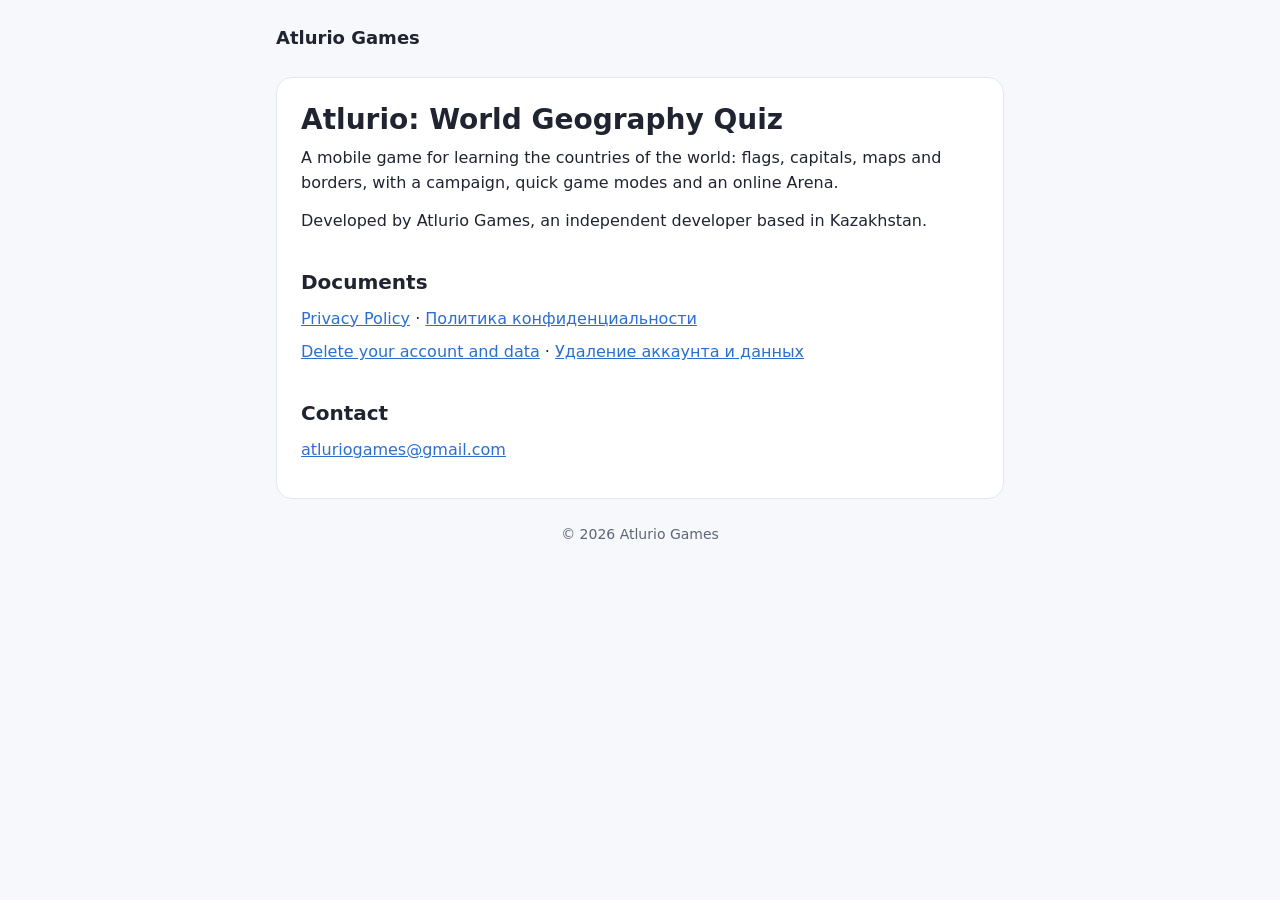
==== index.html @ 3befd35e "Site: home, privacy policy (EN, RU), account deletion (EN, RU), app-ads.txt" ====
<!doctype html>
<html lang="en">
<head>
<meta charset="utf-8">
<meta name="viewport" content="width=device-width, initial-scale=1">
<title>Atlurio Games</title>
<meta name="description" content="Atlurio Games, the developer of Atlurio: World Geography Quiz.">
<link rel="stylesheet" href="/style.css">
</head>
<body>
<div class="wrap">
<header class="site">
  <a class="brand" href="/">Atlurio Games</a>
</header>
<main>
  <h1>Atlurio: World Geography Quiz</h1>
  <p>A mobile game for learning the countries of the world: flags, capitals, maps and borders, with a campaign, quick game modes and an online Arena.</p>
  <p>Developed by Atlurio Games, an independent developer based in Kazakhstan.</p>

  <h2>Documents</h2>
  <ul class="links">
    <li><a href="/privacy/">Privacy Policy</a> · <a href="/ru/privacy/">Политика конфиденциальности</a></li>
    <li><a href="/delete-account/">Delete your account and data</a> · <a href="/ru/delete-account/">Удаление аккаунта и данных</a></li>
  </ul>

  <h2>Contact</h2>
  <p><a href="mailto:atluriogames@gmail.com">atluriogames@gmail.com</a></p>
</main>
<footer class="site">© 2026 Atlurio Games</footer>
</div>
</body>
</html>
---- style.css ----
:root {
  --bg: #f6f8fb;
  --surface: #ffffff;
  --text: #1f2430;
  --muted: #5d6676;
  --line: #e2e7ef;
  --accent: #2a6fd0;
  --accent-soft: #e8f0fc;
}
@media (prefers-color-scheme: dark) {
  :root {
    --bg: #12161d;
    --surface: #1a2029;
    --text: #e8ecf2;
    --muted: #9aa4b4;
    --line: #2a313d;
    --accent: #6fa3f0;
    --accent-soft: #1d2a3d;
  }
}
* { box-sizing: border-box; }
html { -webkit-text-size-adjust: 100%; }
body {
  margin: 0;
  background: var(--bg);
  color: var(--text);
  font: 16px/1.6 system-ui, -apple-system, "Segoe UI", Roboto, "Noto Sans", sans-serif;
}
.wrap { max-width: 760px; margin: 0 auto; padding: 24px 16px 64px; }
header.site { display: flex; align-items: center; justify-content: space-between; gap: 12px; flex-wrap: wrap; margin-bottom: 24px; }
header.site a.brand { color: var(--text); text-decoration: none; font-weight: 700; font-size: 18px; }
nav.lang a { margin-left: 12px; font-size: 14px; }
main { background: var(--surface); border: 1px solid var(--line); border-radius: 16px; padding: 24px; }
h1 { font-size: 28px; line-height: 1.25; margin: 0 0 8px; }
h2 { font-size: 20px; margin: 32px 0 8px; }
h3 { font-size: 17px; margin: 20px 0 6px; }
p, ul, ol { margin: 0 0 12px; }
ul, ol { padding-left: 22px; }
li { margin: 4px 0; }
a { color: var(--accent); }
.muted { color: var(--muted); font-size: 14px; }
.card { background: var(--accent-soft); border-radius: 12px; padding: 16px; margin: 16px 0; }
.links { list-style: none; padding: 0; }
.links li { margin: 8px 0; }
footer.site { margin-top: 24px; color: var(--muted); font-size: 14px; text-align: center; }
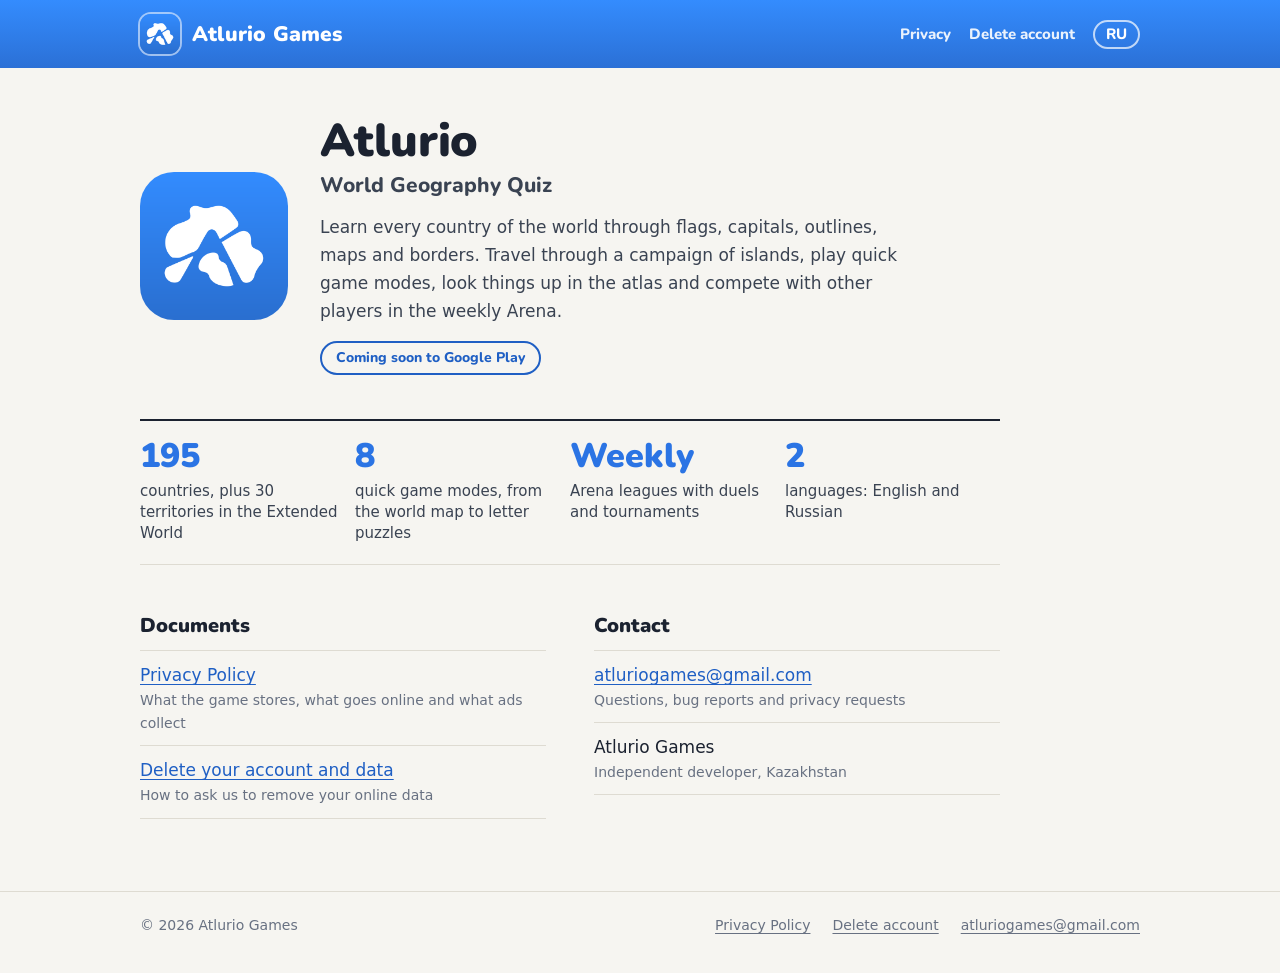
==== commit 1f64cb85: "Redesign: game brand band and icon, Nunito headings, document layout with contents, RU home page" ====
--- a/index.html
+++ b/index.html
@@ -4,29 +4,59 @@
 <meta charset="utf-8">
 <meta name="viewport" content="width=device-width, initial-scale=1">
 <title>Atlurio Games</title>
-<meta name="description" content="Atlurio Games, the developer of Atlurio: World Geography Quiz.">
+<meta name="description" content="Atlurio Games makes Atlurio: World Geography Quiz, a mobile game about the countries of the world.">
+<meta name="theme-color" content="#2f80ee">
+<link rel="icon" href="/favicon.ico" sizes="any">
+<link rel="icon" type="image/png" sizes="192x192" href="/img/icon-192.png">
+<link rel="apple-touch-icon" href="/img/apple-touch-icon.png">
+<link rel="preload" href="/fonts/Nunito-Black.woff2" as="font" type="font/woff2" crossorigin>
 <link rel="stylesheet" href="/style.css">
 </head>
 <body>
-<div class="wrap">
-<header class="site">
-  <a class="brand" href="/">Atlurio Games</a>
-</header>
+<header class="band"><div class="inner">
+  <a class="brand" href="/"><img src="/img/icon-64.png" alt="" width="40" height="40"><span>Atlurio Games</span></a>
+  <nav><a href="/privacy/">Privacy</a><a href="/delete-account/">Delete account</a><a class="lang" href="/ru/" hreflang="ru" lang="ru">RU</a></nav>
+</div></header>
 <main>
-  <h1>Atlurio: World Geography Quiz</h1>
-  <p>A mobile game for learning the countries of the world: flags, capitals, maps and borders, with a campaign, quick game modes and an online Arena.</p>
-  <p>Developed by Atlurio Games, an independent developer based in Kazakhstan.</p>
+  <section class="hero">
+    <img src="/img/icon-512.png" alt="Atlurio app icon" width="148" height="148">
+    <div>
+      <h1>Atlurio</h1>
+      <p class="sub">World Geography Quiz</p>
+      <p class="pitch">Learn every country of the world through flags, capitals, outlines, maps and borders. Travel through a campaign of islands, play quick game modes, look things up in the atlas and compete with other players in the weekly Arena.</p>
+      <span class="status">Coming soon to Google Play</span>
+    </div>
+  </section>
 
-  <h2>Documents</h2>
-  <ul class="links">
-    <li><a href="/privacy/">Privacy Policy</a> · <a href="/ru/privacy/">Политика конфиденциальности</a></li>
-    <li><a href="/delete-account/">Delete your account and data</a> · <a href="/ru/delete-account/">Удаление аккаунта и данных</a></li>
-  </ul>
+  <div class="facts">
+    <div><b>195</b><span>countries, plus 30 territories in the Extended World</span></div>
+    <div><b>8</b><span>quick game modes, from the world map to letter puzzles</span></div>
+    <div><b>Weekly</b><span>Arena leagues with duels and tournaments</span></div>
+    <div><b>2</b><span>languages: English and Russian</span></div>
+  </div>
 
-  <h2>Contact</h2>
-  <p><a href="mailto:atluriogames@gmail.com">atluriogames@gmail.com</a></p>
+  <div class="columns">
+    <section>
+      <h2>Documents</h2>
+      <ul class="plain">
+        <li><a href="/privacy/">Privacy Policy</a><small>What the game stores, what goes online and what ads collect</small></li>
+        <li><a href="/delete-account/">Delete your account and data</a><small>How to ask us to remove your online data</small></li>
+      </ul>
+    </section>
+    <section>
+      <h2>Contact</h2>
+      <ul class="plain">
+        <li><a href="mailto:atluriogames@gmail.com">atluriogames@gmail.com</a><small>Questions, bug reports and privacy requests</small></li>
+        <li>Atlurio Games<small>Independent developer, Kazakhstan</small></li>
+      </ul>
+    </section>
+  </div>
 </main>
-<footer class="site">© 2026 Atlurio Games</footer>
-</div>
+<footer class="site"><div class="inner">
+  <span>© 2026 Atlurio Games</span>
+  <a href="/privacy/">Privacy Policy</a>
+  <a href="/delete-account/">Delete account</a>
+  <a href="mailto:atluriogames@gmail.com">atluriogames@gmail.com</a>
+</div></footer>
 </body>
 </html>
--- a/style.css
+++ b/style.css
@@ -1,45 +1,145 @@
+/* Atlurio Games site. Brand colours and Nunito come from the game itself. */
+
+@font-face { font-family: "Nunito"; font-weight: 700; font-display: swap; src: url("/fonts/Nunito-Bold.woff2") format("woff2"); }
+@font-face { font-family: "Nunito"; font-weight: 800; font-display: swap; src: url("/fonts/Nunito-ExtraBold.woff2") format("woff2"); }
+@font-face { font-family: "Nunito"; font-weight: 900; font-display: swap; src: url("/fonts/Nunito-Black.woff2") format("woff2"); }
+
 :root {
-  --bg: #f6f8fb;
-  --surface: #ffffff;
-  --text: #1f2430;
-  --muted: #5d6676;
-  --line: #e2e7ef;
-  --accent: #2a6fd0;
-  --accent-soft: #e8f0fc;
+  --paper: #f6f5f1;
+  --ink: #1b2230;
+  --ink-soft: #3a4352;
+  --muted: #687182;
+  --rule: #dedbd2;
+  --brand: #2b74e4;
+  --brand-ink: #1f5fc4;
+  --band-top: #348cfe;
+  --band-bottom: #2b70d6;
+  --mark: #fff3c4;
+  --body: system-ui, -apple-system, "Segoe UI", Roboto, "Noto Sans", sans-serif;
+  --display: "Nunito", system-ui, sans-serif;
 }
 @media (prefers-color-scheme: dark) {
   :root {
-    --bg: #12161d;
-    --surface: #1a2029;
-    --text: #e8ecf2;
-    --muted: #9aa4b4;
-    --line: #2a313d;
-    --accent: #6fa3f0;
-    --accent-soft: #1d2a3d;
+    --paper: #11161e;
+    --ink: #e8ecf2;
+    --ink-soft: #c9d0db;
+    --muted: #96a0b0;
+    --rule: #263142;
+    --brand: #6ea8ff;
+    --brand-ink: #8dbbff;
+    --band-top: #2c78e0;
+    --band-bottom: #2259b0;
+    --mark: #3a3420;
   }
 }
+
 * { box-sizing: border-box; }
-html { -webkit-text-size-adjust: 100%; }
+html { -webkit-text-size-adjust: 100%; scroll-padding-top: 16px; }
 body {
   margin: 0;
-  background: var(--bg);
-  color: var(--text);
-  font: 16px/1.6 system-ui, -apple-system, "Segoe UI", Roboto, "Noto Sans", sans-serif;
+  background: var(--paper);
+  color: var(--ink);
+  font: 17px/1.65 var(--body);
 }
-.wrap { max-width: 760px; margin: 0 auto; padding: 24px 16px 64px; }
-header.site { display: flex; align-items: center; justify-content: space-between; gap: 12px; flex-wrap: wrap; margin-bottom: 24px; }
-header.site a.brand { color: var(--text); text-decoration: none; font-weight: 700; font-size: 18px; }
-nav.lang a { margin-left: 12px; font-size: 14px; }
-main { background: var(--surface); border: 1px solid var(--line); border-radius: 16px; padding: 24px; }
-h1 { font-size: 28px; line-height: 1.25; margin: 0 0 8px; }
-h2 { font-size: 20px; margin: 32px 0 8px; }
-h3 { font-size: 17px; margin: 20px 0 6px; }
-p, ul, ol { margin: 0 0 12px; }
-ul, ol { padding-left: 22px; }
-li { margin: 4px 0; }
-a { color: var(--accent); }
-.muted { color: var(--muted); font-size: 14px; }
-.card { background: var(--accent-soft); border-radius: 12px; padding: 16px; margin: 16px 0; }
-.links { list-style: none; padding: 0; }
-.links li { margin: 8px 0; }
-footer.site { margin-top: 24px; color: var(--muted); font-size: 14px; text-align: center; }
+::selection { background: var(--mark); }
+a { color: var(--brand-ink); text-decoration-thickness: 1px; text-underline-offset: 3px; }
+a:hover { text-decoration-thickness: 2px; }
+:focus-visible { outline: 3px solid var(--brand); outline-offset: 2px; border-radius: 2px; }
+
+/* Top band: the same blue as the game icon. */
+.band { background: linear-gradient(180deg, var(--band-top), var(--band-bottom)); color: #fff; }
+.band .inner {
+  max-width: 1040px; margin: 0 auto; padding: 14px 20px;
+  display: flex; align-items: center; gap: 16px; flex-wrap: wrap;
+}
+.brand { display: flex; align-items: center; gap: 12px; color: #fff; text-decoration: none; margin-right: auto; }
+.brand img { width: 40px; height: 40px; border-radius: 11px; box-shadow: 0 0 0 2px rgba(255,255,255,.55); }
+.brand span { font: 900 21px/1 var(--display); letter-spacing: .2px; }
+.band nav { display: flex; gap: 18px; align-items: center; font: 800 15px/1 var(--display); }
+.band nav a { color: #fff; text-decoration: none; opacity: .9; }
+.band nav a:hover, .band nav a[aria-current="page"] { opacity: 1; text-decoration: underline; text-underline-offset: 6px; }
+.band nav .lang { border: 2px solid rgba(255,255,255,.7); border-radius: 999px; padding: 5px 11px; opacity: 1; }
+
+main { max-width: 1040px; margin: 0 auto; padding: 40px 20px 72px; }
+
+/* Documents: title block, contents, numbered sections. */
+.doc-head { max-width: 720px; margin-bottom: 28px; }
+.kicker { font: 800 13px/1.2 var(--display); text-transform: uppercase; letter-spacing: 1.4px; color: var(--brand-ink); margin: 0 0 10px; }
+h1 { font: 900 clamp(32px, 5vw, 46px)/1.08 var(--display); letter-spacing: -.3px; margin: 0 0 14px; }
+.meta { color: var(--muted); font-size: 15px; margin: 0; }
+.doc { display: grid; grid-template-columns: 220px minmax(0, 720px); gap: 56px; align-items: start; }
+.toc { position: sticky; top: 20px; font: 700 14px/1.4 var(--display); }
+.toc p { font: 800 12px/1 var(--display); text-transform: uppercase; letter-spacing: 1.2px; color: var(--muted); margin: 6px 0 12px; }
+.toc ol { list-style: none; margin: 0; padding: 0; counter-reset: toc; border-left: 2px solid var(--rule); }
+.toc li { counter-increment: toc; margin: 0; }
+.toc a { display: block; padding: 5px 0 5px 14px; color: var(--ink-soft); text-decoration: none; margin-left: -2px; border-left: 2px solid transparent; }
+.toc a::before { content: counter(toc) ". "; color: var(--muted); font-variant-numeric: tabular-nums; }
+.toc a:hover { color: var(--brand-ink); border-left-color: var(--brand); }
+
+.single { max-width: 720px; }
+.single h2:first-of-type { margin-top: 8px; }
+.lead { font-size: 19px; line-height: 1.6; color: var(--ink); margin: 0 0 8px; }
+.lead strong { font-weight: 700; }
+article h2 {
+  font: 900 23px/1.25 var(--display); margin: 44px 0 10px; padding-top: 18px;
+  border-top: 1px solid var(--rule); display: flex; gap: 14px; align-items: baseline;
+}
+article h2 .n { color: var(--brand); font-variant-numeric: tabular-nums; min-width: 1.4em; }
+article h2:first-of-type { margin-top: 32px; }
+article p, article ul, article ol { margin: 0 0 14px; }
+article ul, article ol { padding-left: 22px; }
+article li { margin: 6px 0; }
+article li::marker { color: var(--brand); }
+article strong { font-weight: 650; }
+.steps { counter-reset: step; list-style: none; padding-left: 0 !important; }
+.steps li { counter-increment: step; position: relative; padding-left: 44px; margin: 14px 0; }
+.steps li::before {
+  content: counter(step); position: absolute; left: 0; top: -1px;
+  width: 30px; height: 30px; border-radius: 50%; background: var(--brand); color: #fff;
+  font: 900 15px/30px var(--display); text-align: center;
+}
+.note { color: var(--muted); font-size: 15px; }
+
+/* Home page. */
+.hero { display: grid; grid-template-columns: 148px 1fr; gap: 32px; align-items: center; max-width: 860px; margin: 8px 0 44px; }
+.hero img { width: 148px; height: 148px; border-radius: 34px; }
+.hero h1 { margin-bottom: 6px; }
+.hero .sub { font: 800 21px/1.3 var(--display); color: var(--ink-soft); margin: 0 0 14px; }
+.hero .pitch { margin: 0; color: var(--ink-soft); max-width: 600px; }
+.status { display: inline-block; margin-top: 16px; font: 800 14px/1 var(--display); color: var(--brand-ink); border: 2px solid currentColor; border-radius: 999px; padding: 8px 14px; }
+.facts { display: grid; grid-template-columns: repeat(4, minmax(0, 1fr)); border-top: 2px solid var(--ink); border-bottom: 1px solid var(--rule); margin: 0 0 48px; max-width: 860px; }
+.facts div { padding: 18px 16px 20px 0; }
+.facts b { display: block; font: 900 34px/1 var(--display); color: var(--brand); margin-bottom: 8px; }
+.facts span { color: var(--ink-soft); font-size: 15px; line-height: 1.4; display: block; }
+.columns { display: grid; grid-template-columns: 1fr 1fr; gap: 48px; max-width: 860px; }
+.columns h2 { font: 900 20px/1.25 var(--display); margin: 0 0 12px; }
+.plain { list-style: none; padding: 0; margin: 0; }
+.plain li { padding: 10px 0; border-bottom: 1px solid var(--rule); }
+.plain li:first-child { border-top: 1px solid var(--rule); }
+.plain small { display: block; color: var(--muted); font-size: 14px; }
+
+footer.site { border-top: 1px solid var(--rule); }
+footer.site .inner { max-width: 1040px; margin: 0 auto; padding: 22px 20px 36px; display: flex; gap: 8px 22px; flex-wrap: wrap; color: var(--muted); font-size: 14px; }
+footer.site a { color: var(--muted); }
+footer.site .inner span:first-child { margin-right: auto; }
+
+@media (max-width: 860px) {
+  .doc { grid-template-columns: 1fr; gap: 8px; }
+  .toc { position: static; margin-bottom: 8px; }
+  .toc ol { columns: 2; column-gap: 20px; }
+  .facts { grid-template-columns: repeat(2, minmax(0, 1fr)); }
+  .columns { grid-template-columns: 1fr; gap: 36px; }
+}
+@media (max-width: 560px) {
+  body { font-size: 16px; }
+  .band .inner { padding: 12px 16px; gap: 10px; }
+  .band nav { gap: 14px; font-size: 14px; }
+  .brand span { font-size: 19px; }
+  main { padding: 28px 16px 56px; }
+  .toc ol { columns: 1; }
+  .hero { grid-template-columns: 1fr; gap: 18px; }
+  .hero img { width: 104px; height: 104px; border-radius: 24px; }
+  .lead { font-size: 18px; }
+  article h2 { font-size: 21px; }
+  footer.site .inner { padding: 20px 16px 32px; }
+}
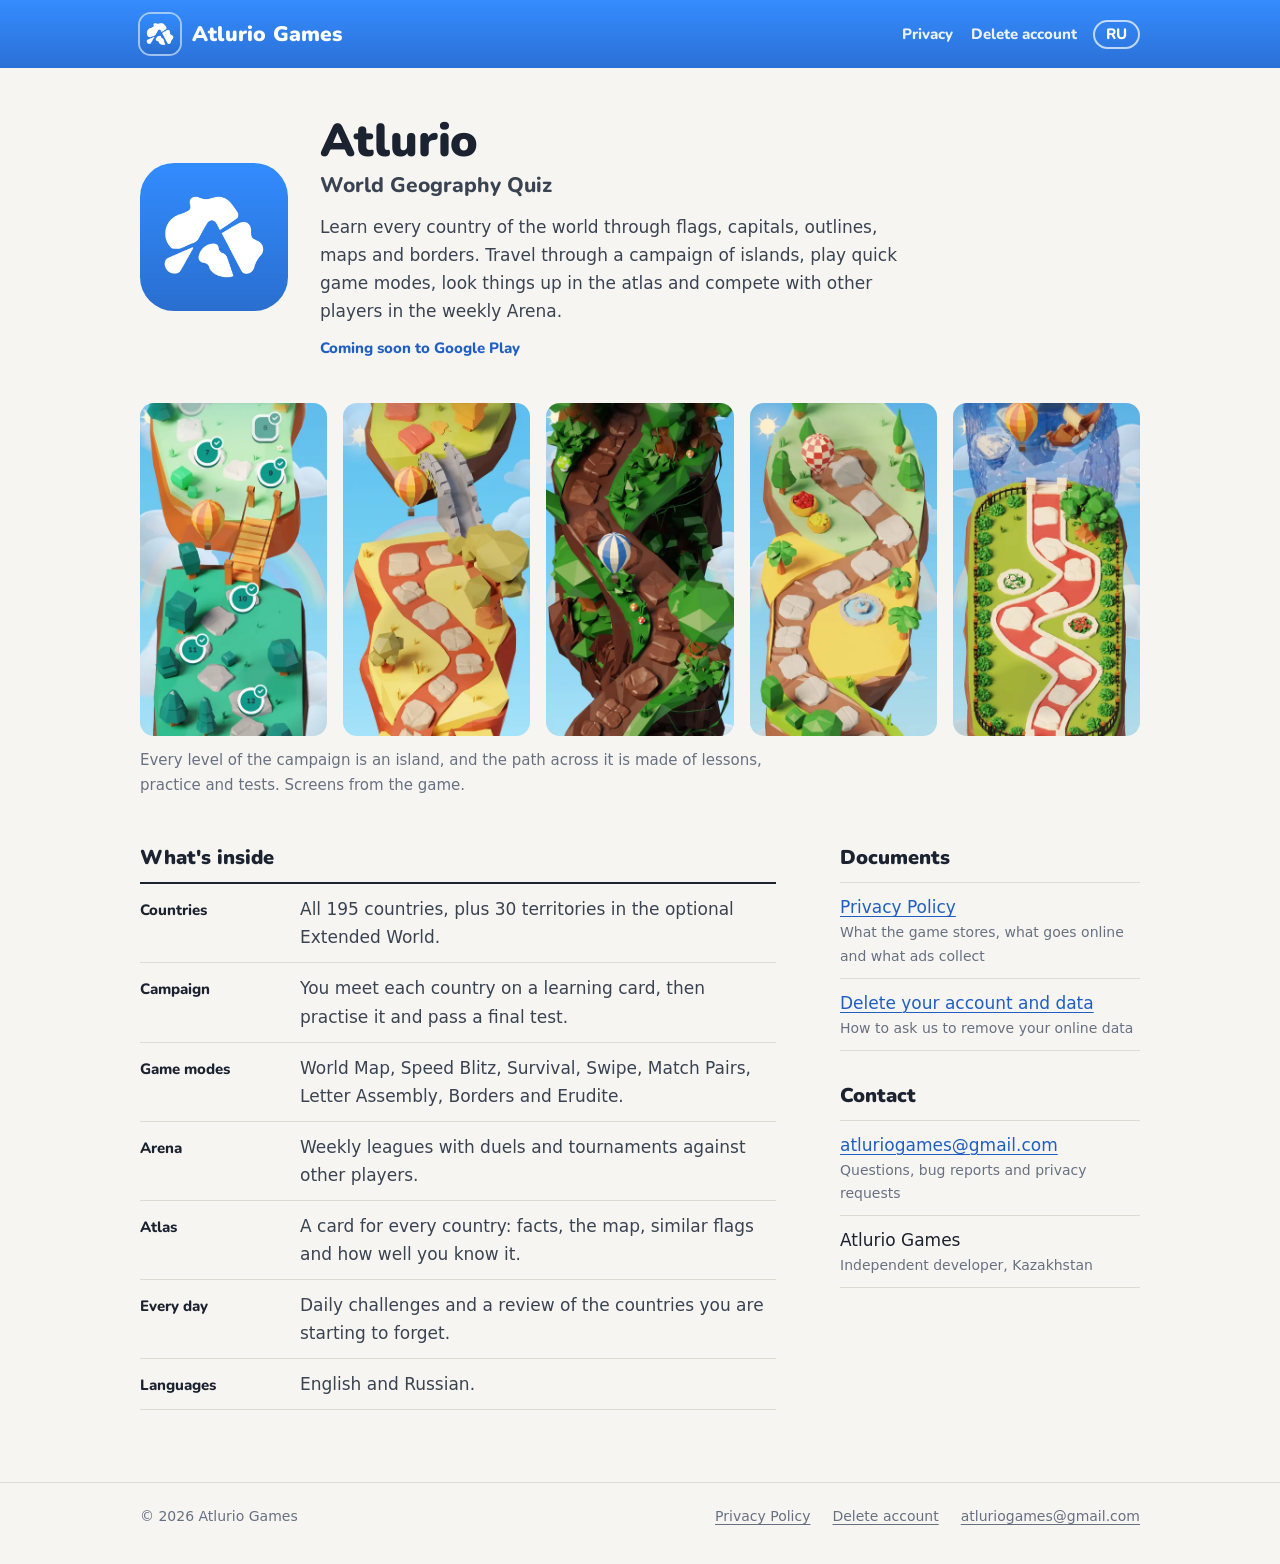
==== commit cef62edf: "Home: real island screens from the game, plain feature list, no long dashes - A row of five campaign" ====
--- a/index.html
+++ b/index.html
@@ -15,7 +15,7 @@
 <body>
 <header class="band"><div class="inner">
   <a class="brand" href="/"><img src="/img/icon-64.png" alt="" width="40" height="40"><span>Atlurio Games</span></a>
-  <nav><a href="/privacy/">Privacy</a><a href="/delete-account/">Delete account</a><a class="lang" href="/ru/" hreflang="ru" lang="ru">RU</a></nav>
+  <nav><a href="/privacy/">Privacy</a><a href="/delete-account/">Delete account</a></nav><a class="lang" href="/ru/" hreflang="ru" lang="ru">RU</a>
 </div></header>
 <main>
   <section class="hero">
@@ -24,32 +24,46 @@
       <h1>Atlurio</h1>
       <p class="sub">World Geography Quiz</p>
       <p class="pitch">Learn every country of the world through flags, capitals, outlines, maps and borders. Travel through a campaign of islands, play quick game modes, look things up in the atlas and compete with other players in the weekly Arena.</p>
-      <span class="status">Coming soon to Google Play</span>
+      <p class="status">Coming soon to Google Play</p>
     </div>
   </section>
 
-  <div class="facts">
-    <div><b>195</b><span>countries, plus 30 territories in the Extended World</span></div>
-    <div><b>8</b><span>quick game modes, from the world map to letter puzzles</span></div>
-    <div><b>Weekly</b><span>Arena leagues with duels and tournaments</span></div>
-    <div><b>2</b><span>languages: English and Russian</span></div>
-  </div>
+  <figure class="islands">
+    <div class="strip">
+      <img src="/img/island-1.webp" width="200" height="356" alt="Level 1 island: two green plateaus joined by a rope bridge, with numbered tasks along the path">
+      <img src="/img/island-2.webp" width="200" height="356" alt="Level 2 island: a stone path across sandy terraces, a stone bridge and a hot-air balloon" loading="lazy">
+      <img src="/img/island-3.webp" width="200" height="356" alt="Level 3 island: a path winding up a jungle cliff" loading="lazy">
+      <img src="/img/island-4.webp" width="200" height="356" alt="Level 4 island: a path past palm trees, fruit baskets and a fountain" loading="lazy">
+      <img src="/img/island-5.webp" width="200" height="356" alt="Level 5 island: a fenced garden with a red path below a waterfall" loading="lazy">
+    </div>
+    <figcaption>Every level of the campaign is an island, and the path across it is made of lessons, practice and tests. Screens from the game.</figcaption>
+  </figure>
 
-  <div class="columns">
+  <div class="lower">
     <section>
+      <h2>What's inside</h2>
+      <dl class="spec">
+        <div><dt>Countries</dt><dd>All 195 countries, plus 30 territories in the optional Extended World.</dd></div>
+        <div><dt>Campaign</dt><dd>You meet each country on a learning card, then practise it and pass a final test.</dd></div>
+        <div><dt>Game modes</dt><dd>World Map, Speed Blitz, Survival, Swipe, Match Pairs, Letter Assembly, Borders and Erudite.</dd></div>
+        <div><dt>Arena</dt><dd>Weekly leagues with duels and tournaments against other players.</dd></div>
+        <div><dt>Atlas</dt><dd>A card for every country: facts, the map, similar flags and how well you know it.</dd></div>
+        <div><dt>Every day</dt><dd>Daily challenges and a review of the countries you are starting to forget.</dd></div>
+        <div><dt>Languages</dt><dd>English and Russian.</dd></div>
+      </dl>
+    </section>
+    <aside>
       <h2>Documents</h2>
       <ul class="plain">
         <li><a href="/privacy/">Privacy Policy</a><small>What the game stores, what goes online and what ads collect</small></li>
         <li><a href="/delete-account/">Delete your account and data</a><small>How to ask us to remove your online data</small></li>
       </ul>
-    </section>
-    <section>
       <h2>Contact</h2>
       <ul class="plain">
         <li><a href="mailto:atluriogames@gmail.com">atluriogames@gmail.com</a><small>Questions, bug reports and privacy requests</small></li>
         <li>Atlurio Games<small>Independent developer, Kazakhstan</small></li>
       </ul>
-    </section>
+    </aside>
   </div>
 </main>
 <footer class="site"><div class="inner">
--- a/style.css
+++ b/style.css
@@ -56,9 +56,11 @@
 .brand img { width: 40px; height: 40px; border-radius: 11px; box-shadow: 0 0 0 2px rgba(255,255,255,.55); }
 .brand span { font: 900 21px/1 var(--display); letter-spacing: .2px; }
 .band nav { display: flex; gap: 18px; align-items: center; font: 800 15px/1 var(--display); }
-.band nav a { color: #fff; text-decoration: none; opacity: .9; }
+.band nav a { color: #fff; text-decoration: none; opacity: .9; white-space: nowrap; }
 .band nav a:hover, .band nav a[aria-current="page"] { opacity: 1; text-decoration: underline; text-underline-offset: 6px; }
-.band nav .lang { border: 2px solid rgba(255,255,255,.7); border-radius: 999px; padding: 5px 11px; opacity: 1; }
+/* Language: after the links on wide screens, on the brand row on phones. */
+.band .lang { order: 2; font: 800 15px/1 var(--display); color: #fff; text-decoration: none; border: 2px solid rgba(255,255,255,.7); border-radius: 999px; padding: 5px 11px; }
+.band .lang:hover { border-color: #fff; }
 
 main { max-width: 1040px; margin: 0 auto; padding: 40px 20px 72px; }
 
@@ -66,14 +68,14 @@
 .doc-head { max-width: 720px; margin-bottom: 28px; }
 .kicker { font: 800 13px/1.2 var(--display); text-transform: uppercase; letter-spacing: 1.4px; color: var(--brand-ink); margin: 0 0 10px; }
 h1 { font: 900 clamp(32px, 5vw, 46px)/1.08 var(--display); letter-spacing: -.3px; margin: 0 0 14px; }
-.meta { color: var(--muted); font-size: 15px; margin: 0; }
+.meta { color: var(--muted); font-size: 15px; margin: 0; display: flex; flex-wrap: wrap; gap: 4px 20px; }
 .doc { display: grid; grid-template-columns: 220px minmax(0, 720px); gap: 56px; align-items: start; }
 .toc { position: sticky; top: 20px; font: 700 14px/1.4 var(--display); }
 .toc p { font: 800 12px/1 var(--display); text-transform: uppercase; letter-spacing: 1.2px; color: var(--muted); margin: 6px 0 12px; }
 .toc ol { list-style: none; margin: 0; padding: 0; counter-reset: toc; border-left: 2px solid var(--rule); }
 .toc li { counter-increment: toc; margin: 0; }
-.toc a { display: block; padding: 5px 0 5px 14px; color: var(--ink-soft); text-decoration: none; margin-left: -2px; border-left: 2px solid transparent; }
-.toc a::before { content: counter(toc) ". "; color: var(--muted); font-variant-numeric: tabular-nums; }
+.toc a { display: grid; grid-template-columns: 1.8em minmax(0, 1fr); padding: 5px 0 5px 14px; color: var(--ink-soft); text-decoration: none; margin-left: -2px; border-left: 2px solid transparent; }
+.toc a::before { content: counter(toc) "."; color: var(--muted); font-variant-numeric: tabular-nums; }
 .toc a:hover { color: var(--brand-ink); border-left-color: var(--brand); }
 
 .single { max-width: 720px; }
@@ -106,13 +108,21 @@
 .hero h1 { margin-bottom: 6px; }
 .hero .sub { font: 800 21px/1.3 var(--display); color: var(--ink-soft); margin: 0 0 14px; }
 .hero .pitch { margin: 0; color: var(--ink-soft); max-width: 600px; }
-.status { display: inline-block; margin-top: 16px; font: 800 14px/1 var(--display); color: var(--brand-ink); border: 2px solid currentColor; border-radius: 999px; padding: 8px 14px; }
-.facts { display: grid; grid-template-columns: repeat(4, minmax(0, 1fr)); border-top: 2px solid var(--ink); border-bottom: 1px solid var(--rule); margin: 0 0 48px; max-width: 860px; }
-.facts div { padding: 18px 16px 20px 0; }
-.facts b { display: block; font: 900 34px/1 var(--display); color: var(--brand); margin-bottom: 8px; }
-.facts span { color: var(--ink-soft); font-size: 15px; line-height: 1.4; display: block; }
-.columns { display: grid; grid-template-columns: 1fr 1fr; gap: 48px; max-width: 860px; }
-.columns h2 { font: 900 20px/1.25 var(--display); margin: 0 0 12px; }
+.status { margin: 14px 0 0; font: 800 15px/1.3 var(--display); color: var(--brand-ink); }
+
+/* Islands: real screens from the game, cut below the HUD. */
+.islands { margin: 0 0 48px; }
+.strip { display: grid; grid-template-columns: repeat(5, minmax(0, 1fr)); gap: 16px; }
+.strip img { display: block; width: 100%; height: auto; border-radius: 14px; background: #8cc6ef; }
+.islands figcaption { margin-top: 12px; color: var(--muted); font-size: 15px; max-width: 640px; }
+
+.lower { display: grid; grid-template-columns: minmax(0, 1fr) 300px; gap: 64px; align-items: start; }
+.lower h2 { font: 900 20px/1.25 var(--display); margin: 0 0 12px; }
+.lower aside h2 + .plain { margin-bottom: 32px; }
+.spec { margin: 0; border-top: 2px solid var(--ink); }
+.spec div { display: grid; grid-template-columns: 140px minmax(0, 1fr); gap: 4px 20px; align-items: baseline; padding: 11px 0; border-bottom: 1px solid var(--rule); }
+.spec dt { font: 800 15px/1.6 var(--display); color: var(--ink); }
+.spec dd { margin: 0; color: var(--ink-soft); }
 .plain { list-style: none; padding: 0; margin: 0; }
 .plain li { padding: 10px 0; border-bottom: 1px solid var(--rule); }
 .plain li:first-child { border-top: 1px solid var(--rule); }
@@ -127,18 +137,29 @@
   .doc { grid-template-columns: 1fr; gap: 8px; }
   .toc { position: static; margin-bottom: 8px; }
   .toc ol { columns: 2; column-gap: 20px; }
-  .facts { grid-template-columns: repeat(2, minmax(0, 1fr)); }
-  .columns { grid-template-columns: 1fr; gap: 36px; }
+  .toc li { break-inside: avoid; }
+  /* A swipeable row on narrow screens, edge to edge. */
+  .strip {
+    grid-template-columns: none; grid-auto-flow: column; grid-auto-columns: 34%;
+    overflow-x: auto; scroll-snap-type: x mandatory; scrollbar-width: none;
+    margin: 0 -20px; padding: 0 20px; scroll-padding: 0 20px;
+  }
+  .strip::-webkit-scrollbar { display: none; }
+  .strip img { scroll-snap-align: start; }
+  .lower { grid-template-columns: 1fr; gap: 40px; }
 }
 @media (max-width: 560px) {
   body { font-size: 16px; }
-  .band .inner { padding: 12px 16px; gap: 10px; }
-  .band nav { gap: 14px; font-size: 14px; }
+  .band .inner { padding: 12px 16px; gap: 12px 10px; }
+  .band nav { order: 3; flex-basis: 100%; gap: 20px; font-size: 14px; }
+  .band .lang { font-size: 14px; }
   .brand span { font-size: 19px; }
   main { padding: 28px 16px 56px; }
   .toc ol { columns: 1; }
   .hero { grid-template-columns: 1fr; gap: 18px; }
   .hero img { width: 104px; height: 104px; border-radius: 24px; }
+  .strip { grid-auto-columns: 44%; gap: 12px; margin: 0 -16px; padding: 0 16px; scroll-padding: 0 16px; }
+  .spec div { grid-template-columns: 1fr; gap: 0; }
   .lead { font-size: 18px; }
   article h2 { font-size: 21px; }
   footer.site .inner { padding: 20px 16px 32px; }
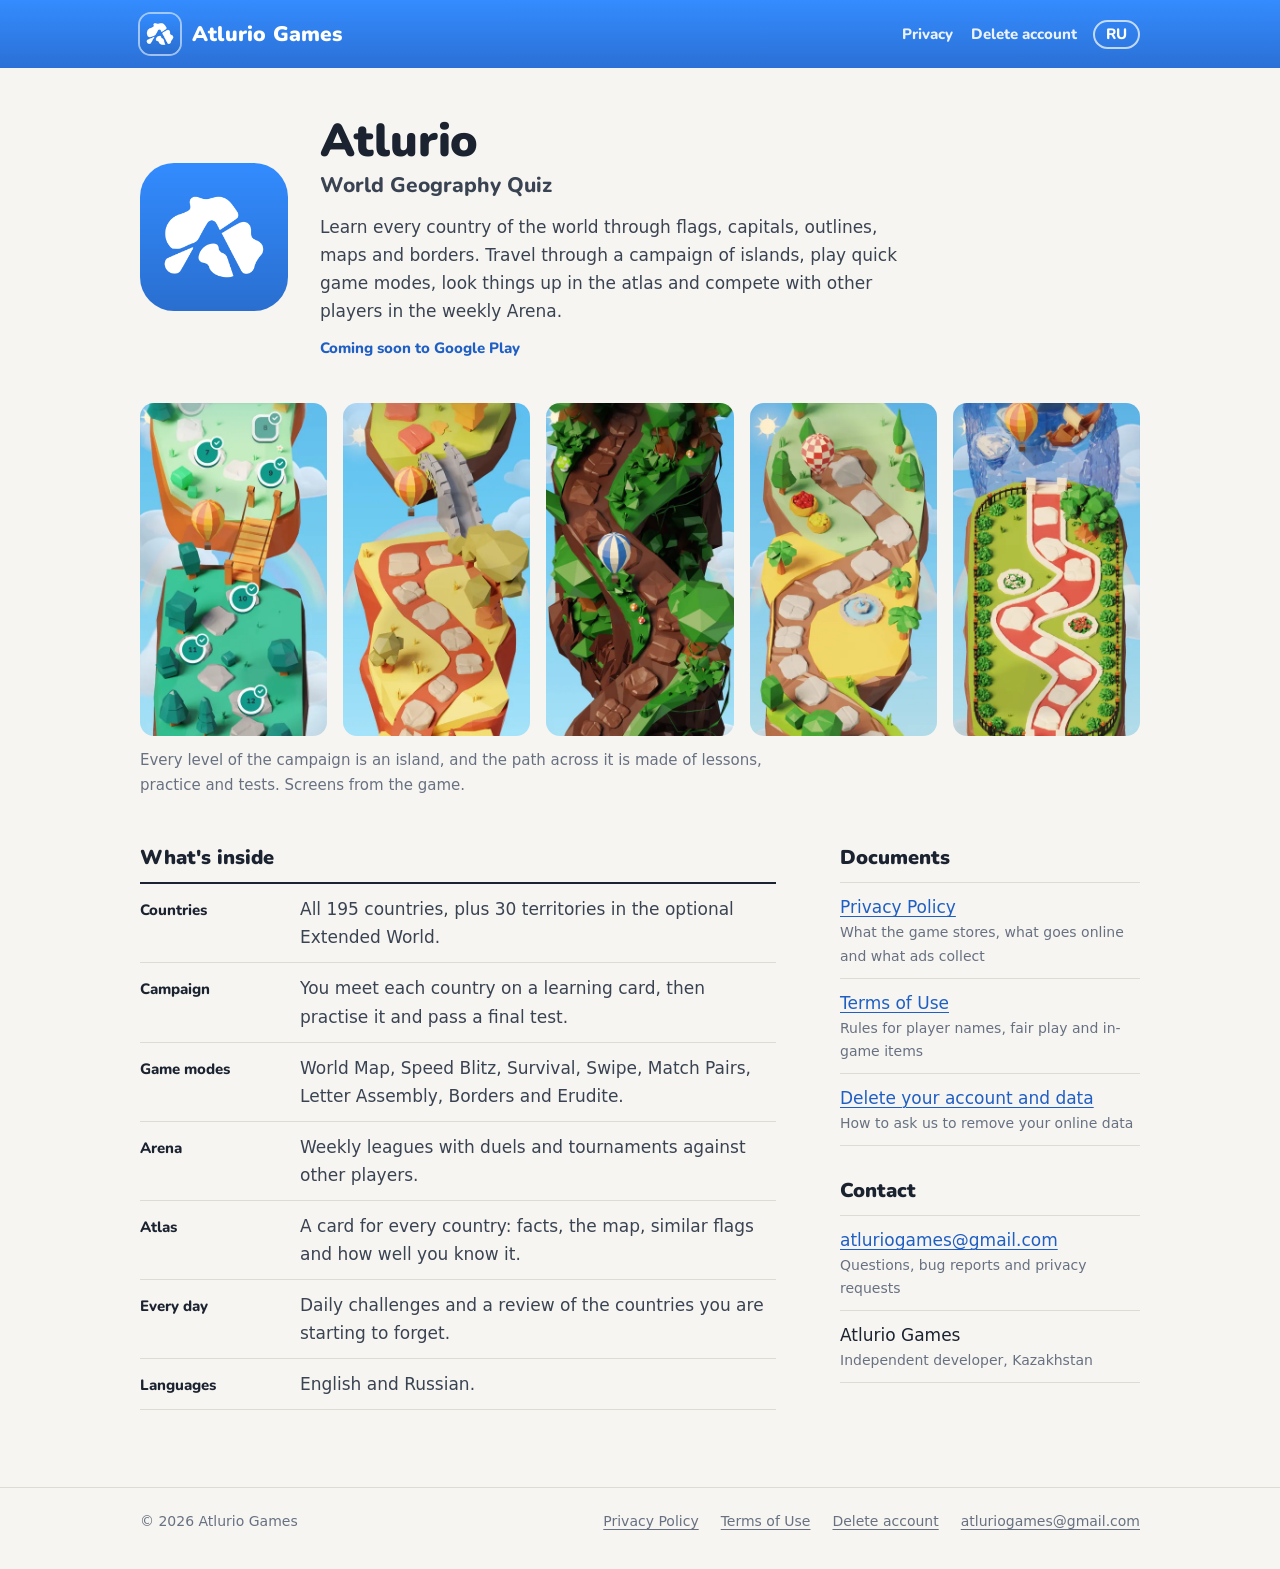
==== commit 8e546f9f: "Terms of Use (EN, RU) and links in footers and home Player names and fair play in the Arena, in-game" ====
--- a/index.html
+++ b/index.html
@@ -56,6 +56,7 @@
       <h2>Documents</h2>
       <ul class="plain">
         <li><a href="/privacy/">Privacy Policy</a><small>What the game stores, what goes online and what ads collect</small></li>
+        <li><a href="/terms/">Terms of Use</a><small>Rules for player names, fair play and in-game items</small></li>
         <li><a href="/delete-account/">Delete your account and data</a><small>How to ask us to remove your online data</small></li>
       </ul>
       <h2>Contact</h2>
@@ -69,6 +70,7 @@
 <footer class="site"><div class="inner">
   <span>© 2026 Atlurio Games</span>
   <a href="/privacy/">Privacy Policy</a>
+  <a href="/terms/">Terms of Use</a>
   <a href="/delete-account/">Delete account</a>
   <a href="mailto:atluriogames@gmail.com">atluriogames@gmail.com</a>
 </div></footer>
